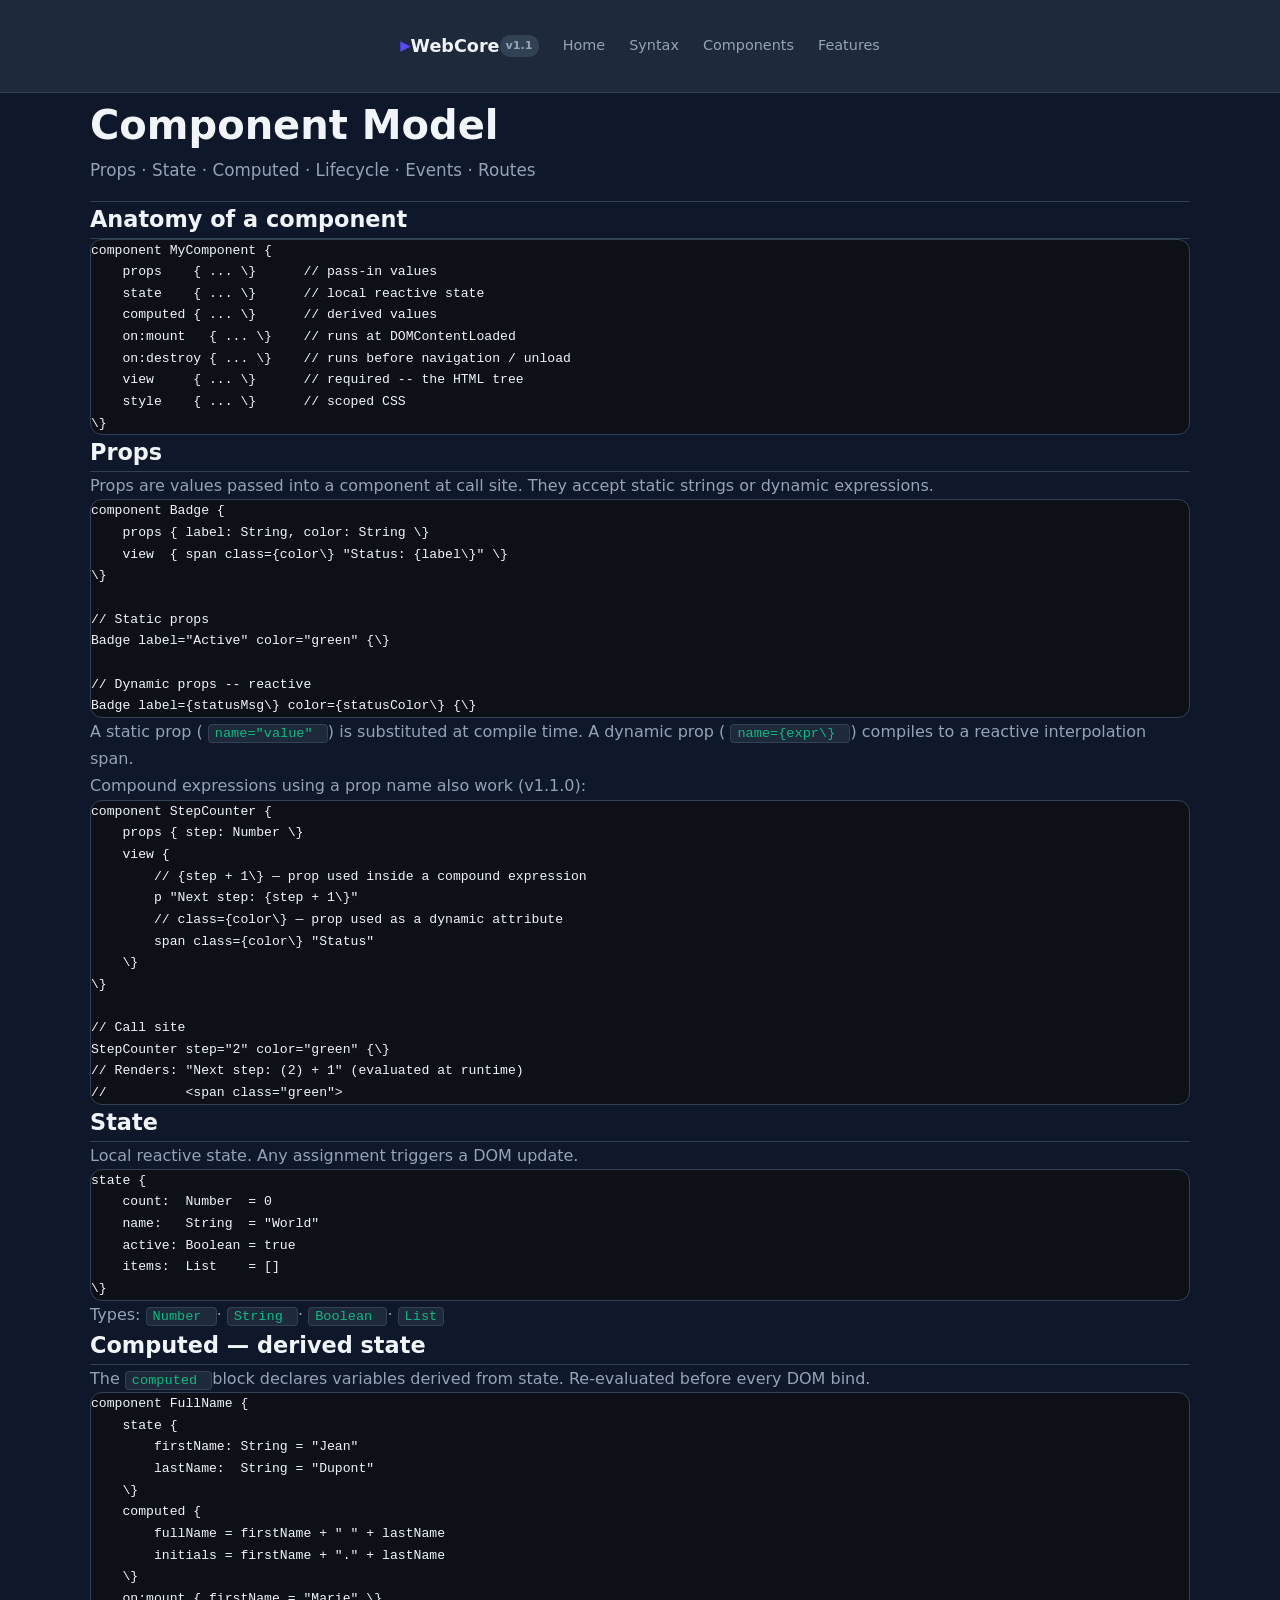
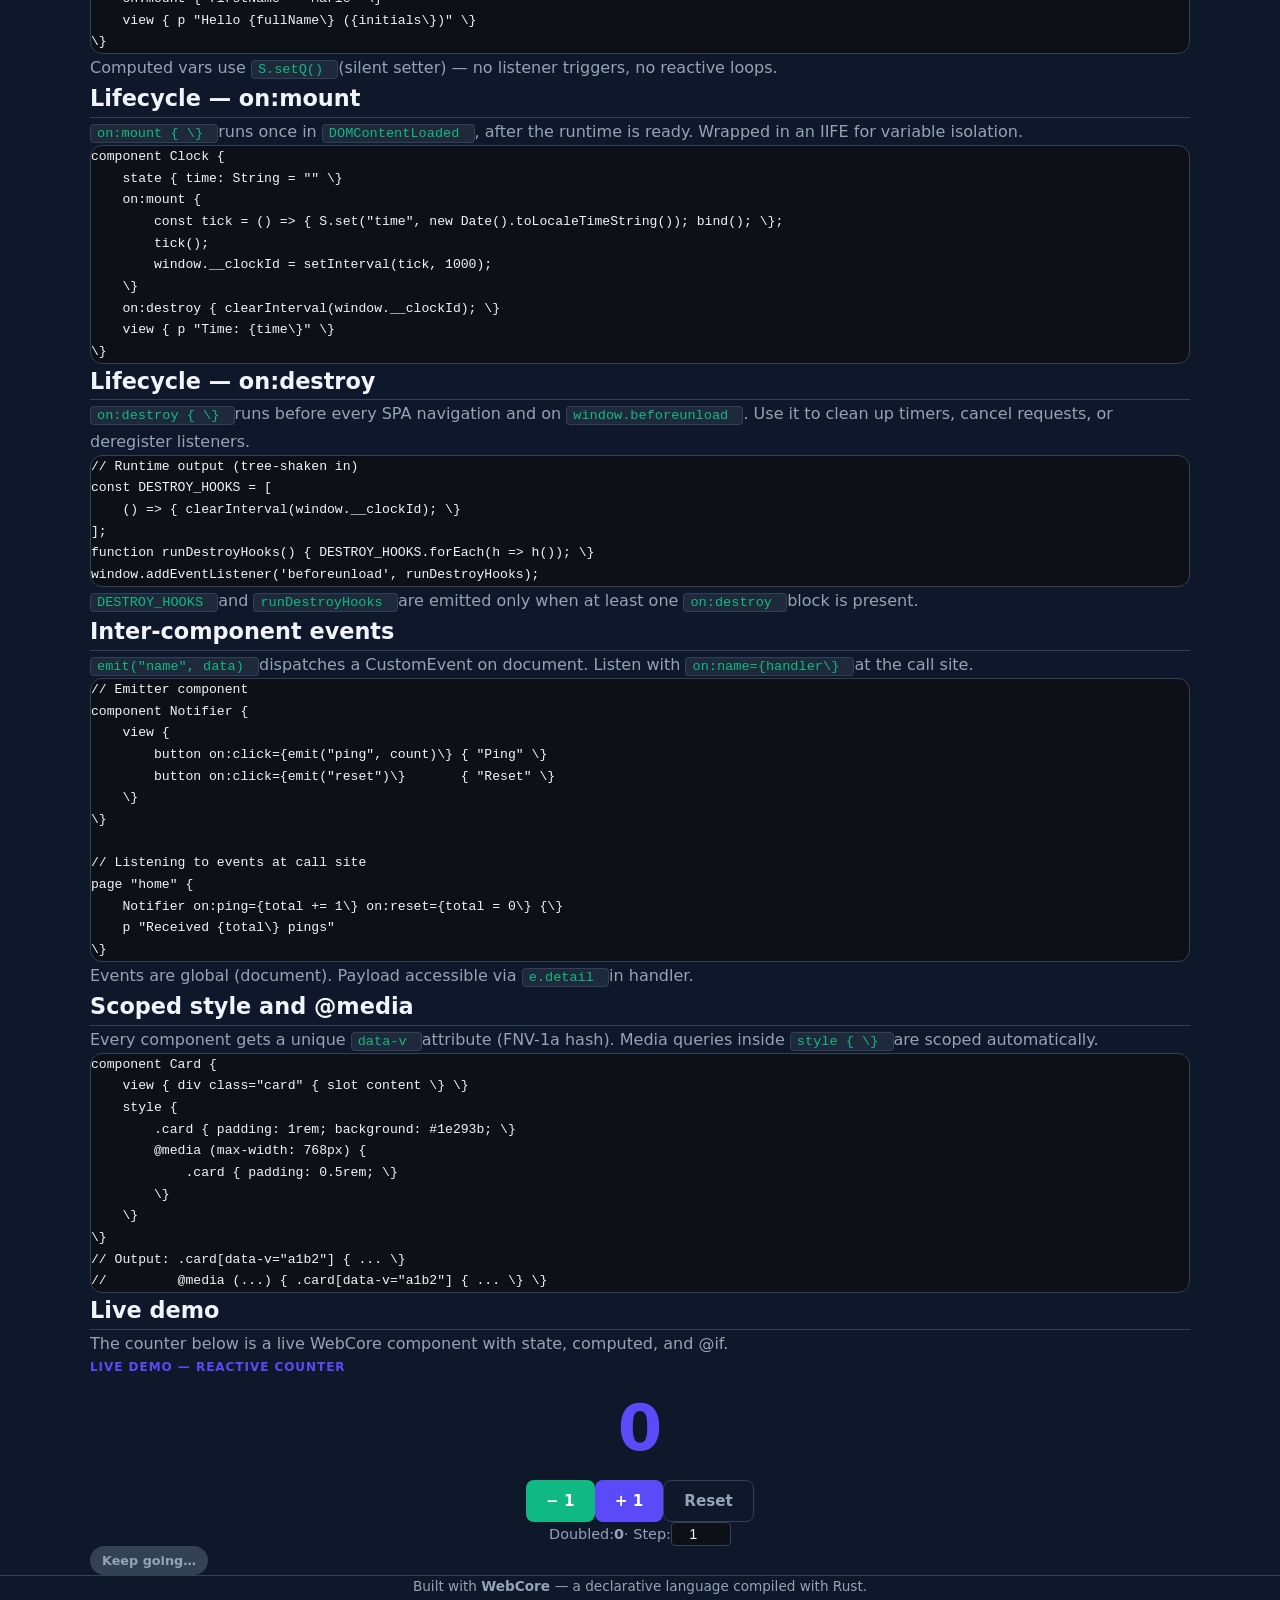
==== components.html @ 4855af36 "Add files via upload" ====
<!DOCTYPE html>
<html lang="en">
<head>
  <meta charset="UTF-8">
  <meta name="viewport" content="width=device-width, initial-scale=1.0">
  <title>WebCore Docs</title>
  <link rel="stylesheet" href="theme.css">
  <link rel="stylesheet" href="docs.css">
</head>
<body>
<div class="docs-shell"><header class="site-header"><div class="header-inner"><div class="logo"><span class="logo-mark">▸
</span>
<span class="logo-text">WebCore
</span>
<span class="logo-version">v1.1
</span>
</div>
<nav class="site-nav"><a href="/">Home
</a>
<a href="/syntax">Syntax
</a>
<a href="/components">Components
</a>
<a href="/features">Features
</a>
</nav>
</div>
</header>
<main class="site-main"><div class="page-header"><h1>Component Model
</h1>
<p class="page-sub">Props · State · Computed · Lifecycle · Events · Routes
</p>
</div>
<section class="doc-section"><h2>Anatomy of a component
</h2>
<pre class="code-block">component MyComponent {
    props    { ... \}      // pass-in values
    state    { ... \}      // local reactive state
    computed { ... \}      // derived values
    on:mount   { ... \}    // runs at DOMContentLoaded
    on:destroy { ... \}    // runs before navigation / unload
    view     { ... \}      // required -- the HTML tree
    style    { ... \}      // scoped CSS
\}
</pre>
</section>
<section class="doc-section"><h2>Props
</h2>
<p>Props are values passed into a component at call site. 
They accept static strings or dynamic expressions.
</p>
<pre class="code-block">component Badge {
    props { label: String, color: String \}
    view  { span class={color\} &quot;Status: {label\}&quot; \}
\}

// Static props
Badge label=&quot;Active&quot; color=&quot;green&quot; {\}

// Dynamic props -- reactive
Badge label={statusMsg\} color={statusColor\} {\}
</pre>
<p>A static prop (
<code>name=&quot;value&quot;
</code>
) is substituted at compile time. 
A dynamic prop (
<code>name={expr\}
</code>
) compiles to a reactive interpolation span.
</p>
<p>Compound expressions using a prop name also work (v1.1.0):
</p>
<pre class="code-block">component StepCounter {
    props { step: Number \}
    view {
        // {step + 1\} — prop used inside a compound expression
        p &quot;Next step: {step + 1\}&quot;
        // class={color\} — prop used as a dynamic attribute
        span class={color\} &quot;Status&quot;
    \}
\}

// Call site
StepCounter step=&quot;2&quot; color=&quot;green&quot; {\}
// Renders: &quot;Next step: (2) + 1&quot; (evaluated at runtime)
//          &lt;span class=&quot;green&quot;&gt;
</pre>
</section>
<section class="doc-section"><h2>State
</h2>
<p>Local reactive state. Any assignment triggers a DOM update.
</p>
<pre class="code-block">state {
    count:  Number  = 0
    name:   String  = &quot;World&quot;
    active: Boolean = true
    items:  List    = []
\}
</pre>
<p>Types: 
<code>Number
</code>
 · 
<code>String
</code>
 · 
<code>Boolean
</code>
 · 
<code>List
</code>
</p>
</section>
<section class="doc-section"><h2>Computed — derived state
</h2>
<p>The 
<code>computed
</code>
 block declares variables derived from state. Re-evaluated before every DOM bind.
</p>
<pre class="code-block">component FullName {
    state {
        firstName: String = &quot;Jean&quot;
        lastName:  String = &quot;Dupont&quot;
    \}
    computed {
        fullName = firstName + &quot; &quot; + lastName
        initials = firstName + &quot;.&quot; + lastName
    \}
    on:mount { firstName = &quot;Marie&quot; \}
    view { p &quot;Hello {fullName\} ({initials\})&quot; \}
\}
</pre>
<p>Computed vars use 
<code>S.setQ()
</code>
 (silent setter) — no listener triggers, no reactive loops.
</p>
</section>
<section class="doc-section"><h2>Lifecycle — on:mount
</h2>
<p><code>on:mount { \}
</code>
 runs once in 
<code>DOMContentLoaded
</code>
, after the runtime is ready. Wrapped in an IIFE for variable isolation.
</p>
<pre class="code-block">component Clock {
    state { time: String = &quot;&quot; \}
    on:mount {
        const tick = () =&gt; { S.set(&quot;time&quot;, new Date().toLocaleTimeString()); bind(); \};
        tick();
        window.__clockId = setInterval(tick, 1000);
    \}
    on:destroy { clearInterval(window.__clockId); \}
    view { p &quot;Time: {time\}&quot; \}
\}
</pre>
</section>
<section class="doc-section"><h2>Lifecycle — on:destroy
</h2>
<p><code>on:destroy { \}
</code>
 runs before every SPA navigation and on 
<code>window.beforeunload
</code>
. Use it to clean up timers, cancel requests, or deregister listeners.
</p>
<pre class="code-block">// Runtime output (tree-shaken in)
const DESTROY_HOOKS = [
    () =&gt; { clearInterval(window.__clockId); \}
];
function runDestroyHooks() { DESTROY_HOOKS.forEach(h =&gt; h()); \}
window.addEventListener(&#x27;beforeunload&#x27;, runDestroyHooks);
</pre>
<p><code>DESTROY_HOOKS
</code>
 and 
<code>runDestroyHooks
</code>
 are emitted only when at least one 
<code>on:destroy
</code>
 block is present.
</p>
</section>
<section class="doc-section"><h2>Inter-component events
</h2>
<p><code>emit(&quot;name&quot;, data)
</code>
 dispatches a CustomEvent on document. Listen with 
<code>on:name={handler\}
</code>
 at the call site.
</p>
<pre class="code-block">// Emitter component
component Notifier {
    view {
        button on:click={emit(&quot;ping&quot;, count)\} { &quot;Ping&quot; \}
        button on:click={emit(&quot;reset&quot;)\}       { &quot;Reset&quot; \}
    \}
\}

// Listening to events at call site
page &quot;home&quot; {
    Notifier on:ping={total += 1\} on:reset={total = 0\} {\}
    p &quot;Received {total\} pings&quot;
\}
</pre>
<p>Events are global (document). Payload accessible via 
<code>e.detail
</code>
 in handler.
</p>
</section>
<section class="doc-section"><h2>Scoped style and @media
</h2>
<p>Every component gets a unique 
<code>data-v
</code>
 attribute (FNV-1a hash). Media queries inside 
<code>style { \}
</code>
 are scoped automatically.
</p>
<pre class="code-block">component Card {
    view { div class=&quot;card&quot; { slot content \} \}
    style {
        .card { padding: 1rem; background: #1e293b; \}
        @media (max-width: 768px) {
            .card { padding: 0.5rem; \}
        \}
    \}
\}
// Output: .card[data-v=&quot;a1b2&quot;] { ... \}
//         @media (...) { .card[data-v=&quot;a1b2&quot;] { ... \} \}
</pre>
</section>
<section class="doc-section"><h2>Live demo
</h2>
<p>The counter below is a live WebCore component with state, computed, and @if.
</p>
<div data-v="wc-90dbe1" class="demo-box"><p data-v="wc-90dbe1" class="demo-label">Live Demo — Reactive Counter
</p>
<div data-v="wc-90dbe1" class="counter-display"><span data-v="wc-90dbe1" class="counter-value"><span data-webcore-interpolation="count">0</span>
</span>
</div>
<div data-v="wc-90dbe1" class="counter-controls"><button data-v="wc-90dbe1" class="btn btn-secondary" id="componentsbtn1" onclick="webcore_handle_click('componentsbtn1'); return false;">−
<span data-webcore-interpolation="step">1</span>
</button>
<button data-v="wc-90dbe1" class="btn btn-primary" id="componentsbtn2" onclick="webcore_handle_click('componentsbtn2'); return false;">+
<span data-webcore-interpolation="step">1</span>
</button>
<button data-v="wc-90dbe1" class="btn btn-ghost" id="componentsbtn3" onclick="webcore_handle_click('componentsbtn3'); return false;">Reset
</button>
</div>
<div data-v="wc-90dbe1" class="counter-info"><span data-v="wc-90dbe1">Doubled: 
</span>
<strong data-v="wc-90dbe1"><span data-webcore-interpolation="doubled"></span>
</strong>
<span data-v="wc-90dbe1"> · Step: 
</span>
<input data-v="wc-90dbe1" data-webcore-bound type="number" class="step-input" data-webcore-attr-value="step" id="componentsbtn4" oninput="webcore_handle_input('componentsbtn4')"></input>
</div>
<div data-webcore-if="count &gt; 9" data-v="wc-90dbe1" style="display:none">
<p data-v="wc-90dbe1" class="badge badge-accent">Double digits!
</p>
</div>
<div data-webcore-else="count &gt; 9" data-v="wc-90dbe1" style="display:block">
<p data-v="wc-90dbe1" class="badge badge-muted">Keep going…
</p>
</div>

</div>

</section>
</main>
<footer class="site-footer"><p>Built with 
<strong>WebCore
</strong>
 — a declarative language compiled with Rust.
</p>
</footer>
</div>
  <script src="webcore.js?v=1407e1df"></script>
</body>
</html>
---- theme.css ----
:root {
  --color-code-bg: #0d1117;
  --color-danger: #ef4444;
  --color-accent: #f59e0b;
  --color-muted: #94a3b8;
  --color-primary: #5b4af7;
  --color-secondary: #10b981;
  --color-surface: #1e293b;
  --color-background: #0f172a;
  --color-border: #334155;
  --color-text: #f1f5f9;
  --font-mono: ui-monospace, SFMono-Regular, "Fira Code", monospace;
  --font-sans: Inter, system-ui, sans-serif;
  --space-sm: .5rem;
  --space-xxl: 4rem;
  --space-lg: 1.5rem;
  --space-xl: 2rem;
  --space-xs: .25rem;
  --space-md: 1rem;
  --radius-sm: 4px;
  --radius-lg: 12px;
  --radius-md: 8px;
}

*, :before, :after {
  box-sizing: border-box;
}

body {
  margin: 0;
  font-family: var(--font-base, system-ui, -apple-system, sans-serif);
  background: var(--color-background, #fafafa);
  color: var(--color-text, #111);
  line-height: 1.5;
}

a {
  color: var(--color-primary, #1e88e5);
  text-decoration: none;
}

a:hover {
  text-decoration: underline;
}

button {
  font: inherit;
  cursor: pointer;
  padding: .5em 1.25em;
  border: none;
  border-radius: var(--radius-button, 6px);
  background: var(--color-primary, #1e88e5);
  color: var(--color-onPrimary, #fff);
  transition: opacity .15s;
}

button:hover {
  opacity: .85;
}

header {
  display: flex;
  align-items: center;
  justify-content: space-between;
  padding: 1rem 2rem;
  background: var(--color-primary, #1e88e5);
  color: var(--color-onPrimary, #fff);
}

header a {
  color: inherit;
  margin-left: 1.5rem;
}

header nav {
  display: flex;
  gap: 1rem;
}

main {
  padding: 2rem;
  max-width: 960px;
  margin: 0 auto;
}

footer {
  padding: 1.5rem 2rem;
  text-align: center;
  color: var(--color-text-muted, #6b7280);
  font-size: .875rem;
}

h1, h2, h3 {
  font-family: var(--font-heading, inherit);
  margin: 0 0 .5em;
}

p {
  margin: 0 0 1em;
}

[data-v="wc-017a17"] .syntax-block {
  background: var(--color-code-bg);
  border: 1px solid var(--color-border);
  border-radius: var(--radius-lg);
  overflow: hidden;
  margin: var(--spacing-md) 0;
}

[data-v="wc-017a17"] .syntax-header {
  display: flex;
  align-items: center;
  gap: var(--spacing-sm);
  padding: var(--spacing-sm) var(--spacing-md);
  background: var(--color-surface);
  border-bottom: 1px solid var(--color-border);
}

[data-v="wc-017a17"] .syntax-lang {
  font-size: .7rem;
  font-weight: 700;
  text-transform: uppercase;
  letter-spacing: .08em;
  color: var(--color-secondary);
}

[data-v="wc-017a17"] .syntax-title {
  font-size: .8rem;
  color: var(--color-muted);
}

[data-v="wc-017a17"] .syntax-body {
  padding: var(--spacing-md);
  font-family: var(--font-mono);
  font-size: .85rem;
  line-height: 1.65;
  color: var(--color-text);
  white-space: pre;
  overflow-x: auto;
}

[data-v="wc-084d57"] .feature-card {
  background: var(--color-surface);
  border: 1px solid var(--color-border);
  border-radius: var(--radius-lg);
  padding: var(--spacing-lg);
  transition: border-color .15s;
}

[data-v="wc-084d57"] .feature-card:hover {
  border-color: var(--color-primary);
}

[data-v="wc-084d57"] .feature-header {
  display: flex;
  justify-content: space-between;
  align-items: flex-start;
  margin-bottom: var(--spacing-sm);
}

[data-v="wc-084d57"] .feature-icon {
  font-size: 1.5rem;
}

[data-v="wc-084d57"] .feature-tag {
  font-size: .7rem;
  font-weight: 700;
  text-transform: uppercase;
  letter-spacing: .06em;
  color: var(--color-primary);
  background: rgba(91, 74, 247, .12);
  padding: 2px 8px;
  border-radius: 999px;
}

[data-v="wc-084d57"] .feature-title {
  font-size: 1rem;
  font-weight: 700;
  margin-bottom: var(--spacing-xs);
  color: var(--color-text);
}

[data-v="wc-084d57"] .feature-desc {
  font-size: .875rem;
  color: var(--color-muted);
  line-height: 1.5;
}

[data-v="wc-90dbe1"] .demo-box {
  background: var(--color-surface);
  border: 1px solid var(--color-border);
  border-radius: var(--radius-lg);
  padding: var(--spacing-xl);
  margin: var(--spacing-lg) 0;
}

[data-v="wc-90dbe1"] .demo-label {
  font-size: .75rem;
  text-transform: uppercase;
  letter-spacing: .08em;
  color: var(--color-primary);
  font-weight: 600;
  margin-bottom: var(--spacing-md);
}

[data-v="wc-90dbe1"] .counter-display {
  display: flex;
  justify-content: center;
  margin: var(--spacing-md) 0;
}

[data-v="wc-90dbe1"] .counter-value {
  font-size: 4rem;
  font-weight: 800;
  color: var(--color-primary);
  font-variant-numeric: tabular-nums;
}

[data-v="wc-90dbe1"] .counter-controls {
  display: flex;
  gap: var(--spacing-sm);
  justify-content: center;
  margin: var(--spacing-md) 0;
}

[data-v="wc-90dbe1"] .btn {
  padding: .5rem 1.25rem;
  border: none;
  border-radius: var(--radius-md);
  font-size: .95rem;
  font-weight: 600;
  cursor: pointer;
  transition: opacity .15s;
}

[data-v="wc-90dbe1"] .btn:hover {
  opacity: .85;
}

[data-v="wc-90dbe1"] .btn-primary {
  background: var(--color-primary);
  color: #fff;
}

[data-v="wc-90dbe1"] .btn-secondary {
  background: var(--color-secondary);
  color: #fff;
}

[data-v="wc-90dbe1"] .btn-ghost {
  background: none;
  color: var(--color-muted);
  border: 1px solid var(--color-border);
}

[data-v="wc-90dbe1"] .counter-info {
  display: flex;
  align-items: center;
  gap: var(--spacing-xs);
  justify-content: center;
  color: var(--color-muted);
  font-size: .9rem;
  margin-top: var(--spacing-md);
}

[data-v="wc-90dbe1"] .step-input {
  width: 60px;
  background: var(--color-code-bg);
  border: 1px solid var(--color-border);
  color: var(--color-text);
  padding: .2rem .4rem;
  border-radius: var(--radius-sm);
  font-size: .9rem;
  text-align: center;
}

[data-v="wc-90dbe1"] .badge {
  margin-top: var(--spacing-sm);
  font-size: .8rem;
  font-weight: 600;
  padding: .2rem .75rem;
  border-radius: 999px;
  display: inline-block;
  text-align: center;
}

[data-v="wc-90dbe1"] .badge-accent {
  background: var(--color-accent);
  color: #000;
}

[data-v="wc-90dbe1"] .badge-muted {
  background: var(--color-border);
  color: var(--color-muted);
}

@media (max-width: 480px) {
  [data-v="wc-90dbe1"] .counter-value {
    font-size: 3rem;
  }

  [data-v="wc-90dbe1"] .counter-controls {
    flex-wrap: wrap;
  }
}
---- docs.css ----
/* WebCore Docs — global styles */

*, *::before, *::after {
  box-sizing: border-box;
  margin: 0;
  padding: 0;
}

body {
  background: var(--color-background);
  color: var(--color-text);
  font-family: var(--font-sans);
  line-height: 1.6;
}

/* ── Layout shell ── */

.docs-shell {
  display: flex;
  flex-direction: column;
  min-height: 100vh;
}

.site-header {
  background: var(--color-surface);
  border-bottom: 1px solid var(--color-border);
  position: sticky;
  top: 0;
  z-index: 10;
}

.header-inner {
  max-width: 1100px;
  margin: 0 auto;
  padding: 0 var(--spacing-xl);
  height: 60px;
  display: flex;
  align-items: center;
  justify-content: space-between;
}

.logo {
  display: flex;
  align-items: center;
  gap: var(--spacing-sm);
  font-weight: 700;
  font-size: 1.1rem;
  text-decoration: none;
}

.logo-mark { color: var(--color-primary); font-size: 1.3rem; }
.logo-text  { color: var(--color-text); }
.logo-version {
  font-size: 0.7rem;
  color: var(--color-muted);
  background: var(--color-border);
  padding: 2px 6px;
  border-radius: 10px;
}

.site-nav {
  display: flex;
  gap: var(--spacing-xl);
}

.site-nav a {
  color: var(--color-muted);
  text-decoration: none;
  font-size: 0.9rem;
  font-weight: 500;
  transition: color 0.15s;
}

.site-nav a:hover { color: var(--color-text); }

.site-main {
  flex: 1;
  max-width: 1100px;
  margin: 0 auto;
  width: 100%;
  padding: var(--spacing-xxl) var(--spacing-xl);
}

.site-footer {
  border-top: 1px solid var(--color-border);
  padding: var(--spacing-xl);
  text-align: center;
  color: var(--color-muted);
  font-size: 0.85rem;
}

/* ── Home page ── */

.hero {
  text-align: center;
  padding: var(--spacing-xxl) 0;
}

.hero-badge {
  display: inline-block;
  font-size: 0.75rem;
  font-weight: 700;
  text-transform: uppercase;
  letter-spacing: 0.08em;
  color: var(--color-secondary);
  background: rgba(16, 185, 129, 0.1);
  border: 1px solid rgba(16, 185, 129, 0.3);
  padding: 4px 12px;
  border-radius: 999px;
  margin-bottom: var(--spacing-lg);
}

.hero-title {
  font-size: clamp(2rem, 5vw, 3.5rem);
  font-weight: 900;
  line-height: 1.1;
  margin-bottom: var(--spacing-lg);
}

.hero-accent { color: var(--color-primary); }

.hero-sub {
  font-size: 1.1rem;
  color: var(--color-muted);
  max-width: 600px;
  margin: 0 auto var(--spacing-xl);
  line-height: 1.7;
}

.hero-sub code {
  background: var(--color-surface);
  border: 1px solid var(--color-border);
  padding: 1px 6px;
  border-radius: var(--radius-sm);
  font-family: var(--font-mono);
  font-size: 0.9em;
  color: var(--color-secondary);
}

.hero-actions {
  display: flex;
  gap: var(--spacing-md);
  justify-content: center;
  margin-bottom: var(--spacing-xxl);
  flex-wrap: wrap;
}

.btn-hero-primary {
  background: var(--color-primary);
  color: #fff;
  padding: 0.75rem 1.75rem;
  border-radius: var(--radius-md);
  text-decoration: none;
  font-weight: 700;
  font-size: 0.95rem;
  transition: opacity 0.15s;
  display: inline-block;
}

.btn-hero-primary:hover { opacity: 0.85; }

.btn-hero-secondary {
  background: transparent;
  color: var(--color-text);
  padding: 0.75rem 1.75rem;
  border-radius: var(--radius-md);
  text-decoration: none;
  font-weight: 600;
  font-size: 0.95rem;
  border: 1px solid var(--color-border);
  transition: border-color 0.15s;
  display: inline-block;
}

.btn-hero-secondary:hover { border-color: var(--color-primary); }

.hero-snippet { max-width: 620px; margin: 0 auto; text-align: left; }

.hero-code {
  background: var(--color-code-bg);
  border: 1px solid var(--color-border);
  border-radius: var(--radius-lg);
  padding: var(--spacing-lg);
  font-family: var(--font-mono);
  font-size: 0.82rem;
  line-height: 1.65;
  color: var(--color-text);
  overflow-x: auto;
  white-space: pre;
}

.section { margin-top: var(--spacing-xxl); }

.section-title {
  font-size: 1.75rem;
  font-weight: 800;
  margin-bottom: var(--spacing-sm);
}

.section-sub {
  color: var(--color-muted);
  margin-bottom: var(--spacing-lg);
  max-width: 600px;
}

.section-sub code {
  background: var(--color-surface);
  border: 1px solid var(--color-border);
  padding: 1px 6px;
  border-radius: var(--radius-sm);
  font-family: var(--font-mono);
  font-size: 0.9em;
  color: var(--color-secondary);
}

.feature-grid {
  display: grid;
  grid-template-columns: repeat(3, 1fr);
  gap: var(--spacing-md);
}

.install-steps {
  display: flex;
  flex-direction: column;
  gap: var(--spacing-lg);
}

.install-step {
  display: flex;
  gap: var(--spacing-lg);
  align-items: flex-start;
}

.step-num {
  flex-shrink: 0;
  width: 2rem;
  height: 2rem;
  background: var(--color-primary);
  color: #fff;
  border-radius: 50%;
  display: flex;
  align-items: center;
  justify-content: center;
  font-weight: 800;
  font-size: 0.9rem;
}

.inline-code {
  background: var(--color-code-bg);
  border: 1px solid var(--color-border);
  border-radius: var(--radius-md);
  padding: var(--spacing-sm) var(--spacing-md);
  font-family: var(--font-mono);
  font-size: 0.82rem;
  color: var(--color-text);
  margin-top: var(--spacing-xs);
  white-space: pre;
  overflow-x: auto;
  display: block;
}

/* ── Doc pages (syntax, components, features) ── */

.page-header {
  border-bottom: 1px solid var(--color-border);
  padding-bottom: var(--spacing-xl);
  margin-bottom: var(--spacing-xxl);
}

.page-header h1 {
  font-size: 2.5rem;
  font-weight: 900;
  margin-bottom: var(--spacing-sm);
}

.page-sub {
  color: var(--color-muted);
  font-size: 1.05rem;
}

.page-sub code {
  background: var(--color-surface);
  border: 1px solid var(--color-border);
  padding: 1px 6px;
  border-radius: var(--radius-sm);
  font-family: var(--font-mono);
  font-size: 0.9em;
  color: var(--color-secondary);
}

.doc-section { margin-bottom: var(--spacing-xxl); }

.doc-section h2 {
  font-size: 1.4rem;
  font-weight: 800;
  margin-bottom: var(--spacing-sm);
  color: var(--color-text);
  padding-bottom: var(--spacing-xs);
  border-bottom: 1px solid var(--color-border);
}

.doc-section p {
  color: var(--color-muted);
  margin-bottom: var(--spacing-sm);
  line-height: 1.7;
}

.doc-section p code {
  background: var(--color-surface);
  border: 1px solid var(--color-border);
  padding: 1px 6px;
  border-radius: var(--radius-sm);
  font-family: var(--font-mono);
  font-size: 0.85em;
  color: var(--color-secondary);
}

.code-block {
  background: var(--color-code-bg);
  border: 1px solid var(--color-border);
  border-radius: var(--radius-lg);
  padding: var(--spacing-lg);
  font-family: var(--font-mono);
  font-size: 0.82rem;
  line-height: 1.65;
  color: var(--color-text);
  overflow-x: auto;
  white-space: pre;
  margin: var(--spacing-sm) 0;
  display: block;
}

/* ── Tables ── */

.table-wrap, .feature-table { overflow-x: auto; margin: var(--spacing-md) 0; }

table {
  width: 100%;
  border-collapse: collapse;
  font-size: 0.875rem;
}

th {
  text-align: left;
  padding: var(--spacing-sm) var(--spacing-md);
  background: var(--color-surface);
  border-bottom: 2px solid var(--color-border);
  font-weight: 700;
  color: var(--color-text);
}

td {
  padding: var(--spacing-sm) var(--spacing-md);
  border-bottom: 1px solid var(--color-border);
  color: var(--color-muted);
  vertical-align: top;
}

td code {
  background: var(--color-surface);
  border: 1px solid var(--color-border);
  padding: 1px 5px;
  border-radius: var(--radius-sm);
  font-family: var(--font-mono);
  font-size: 0.8em;
  color: var(--color-secondary);
}

tr:last-child td { border-bottom: none; }

/* ── Responsive ── */

@media (max-width: 1024px) {
  .feature-grid { grid-template-columns: repeat(2, 1fr); }
}

@media (max-width: 768px) {
  .header-inner { padding: 0 var(--spacing-md); }
  .site-nav { gap: var(--spacing-md); }
  .site-main { padding: var(--spacing-xl) var(--spacing-md); }
  .feature-grid { grid-template-columns: 1fr; }
  .hero-actions { flex-direction: column; align-items: center; }
}
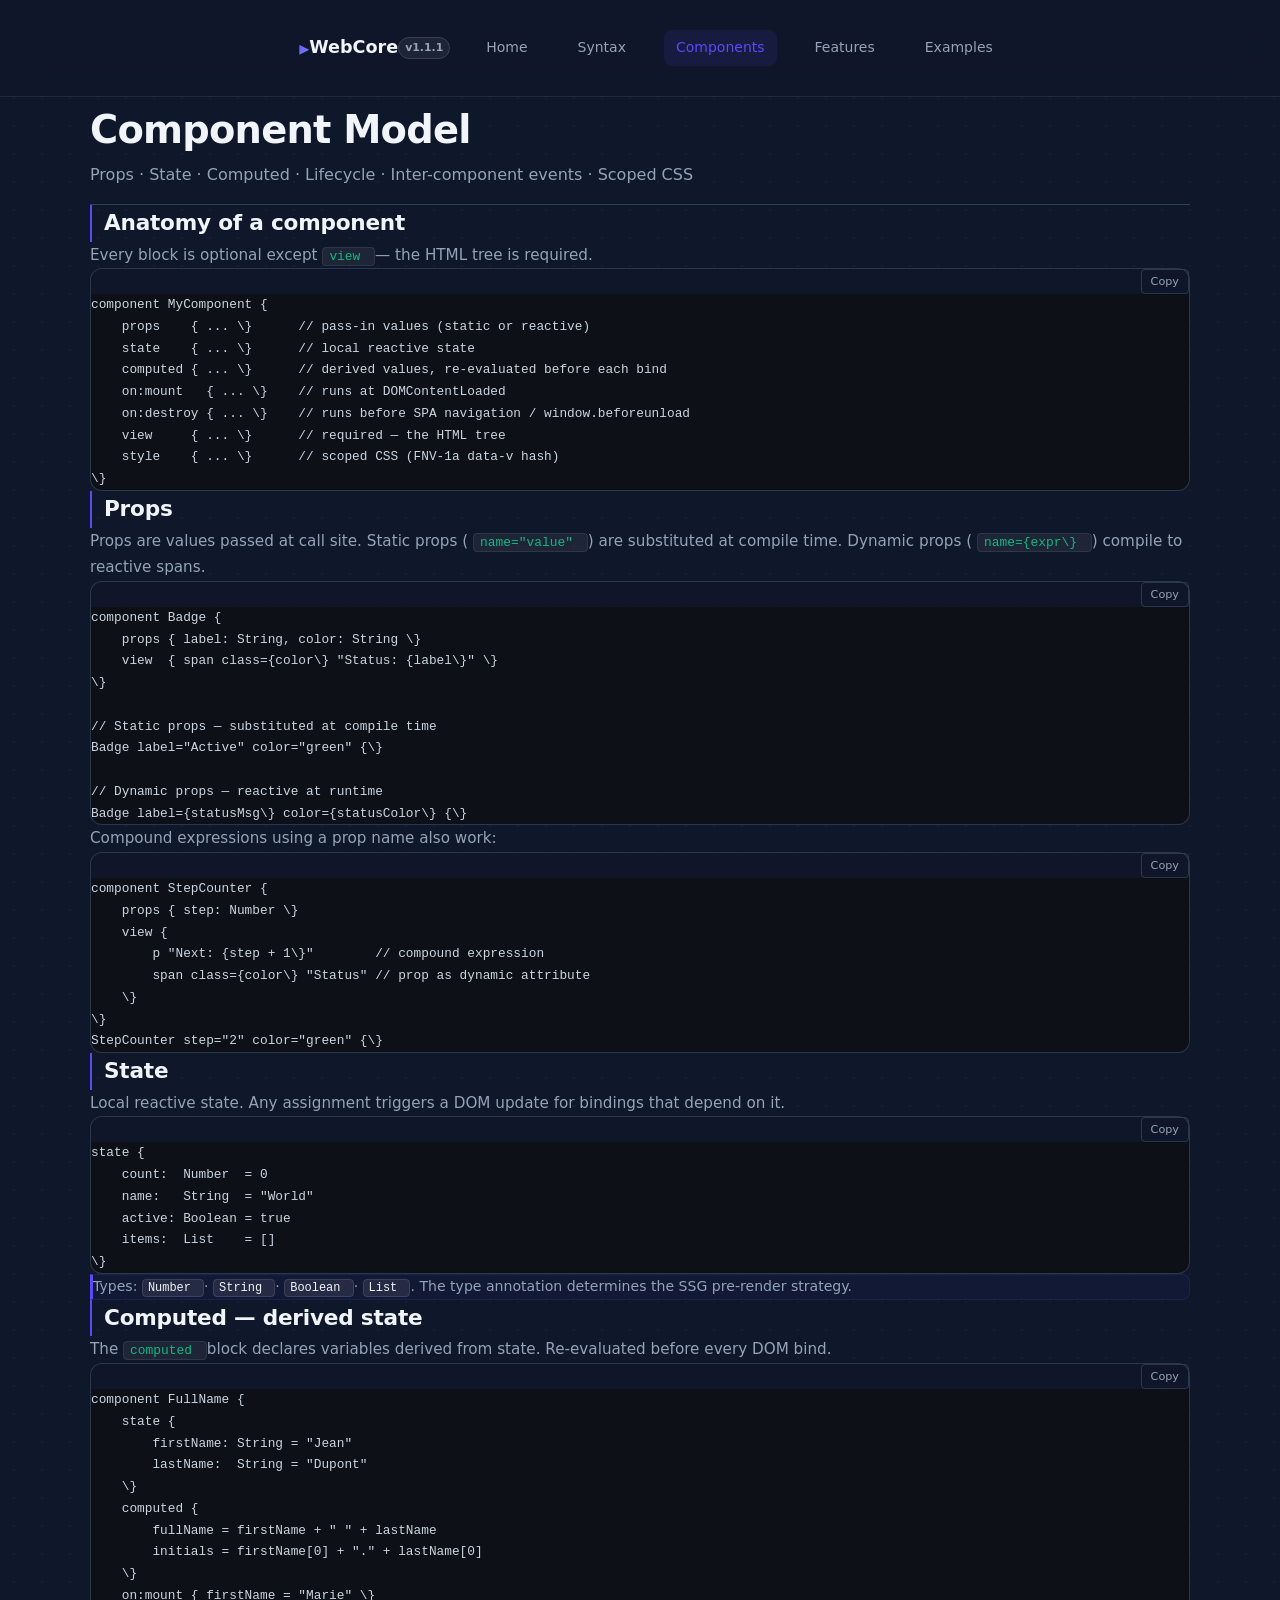
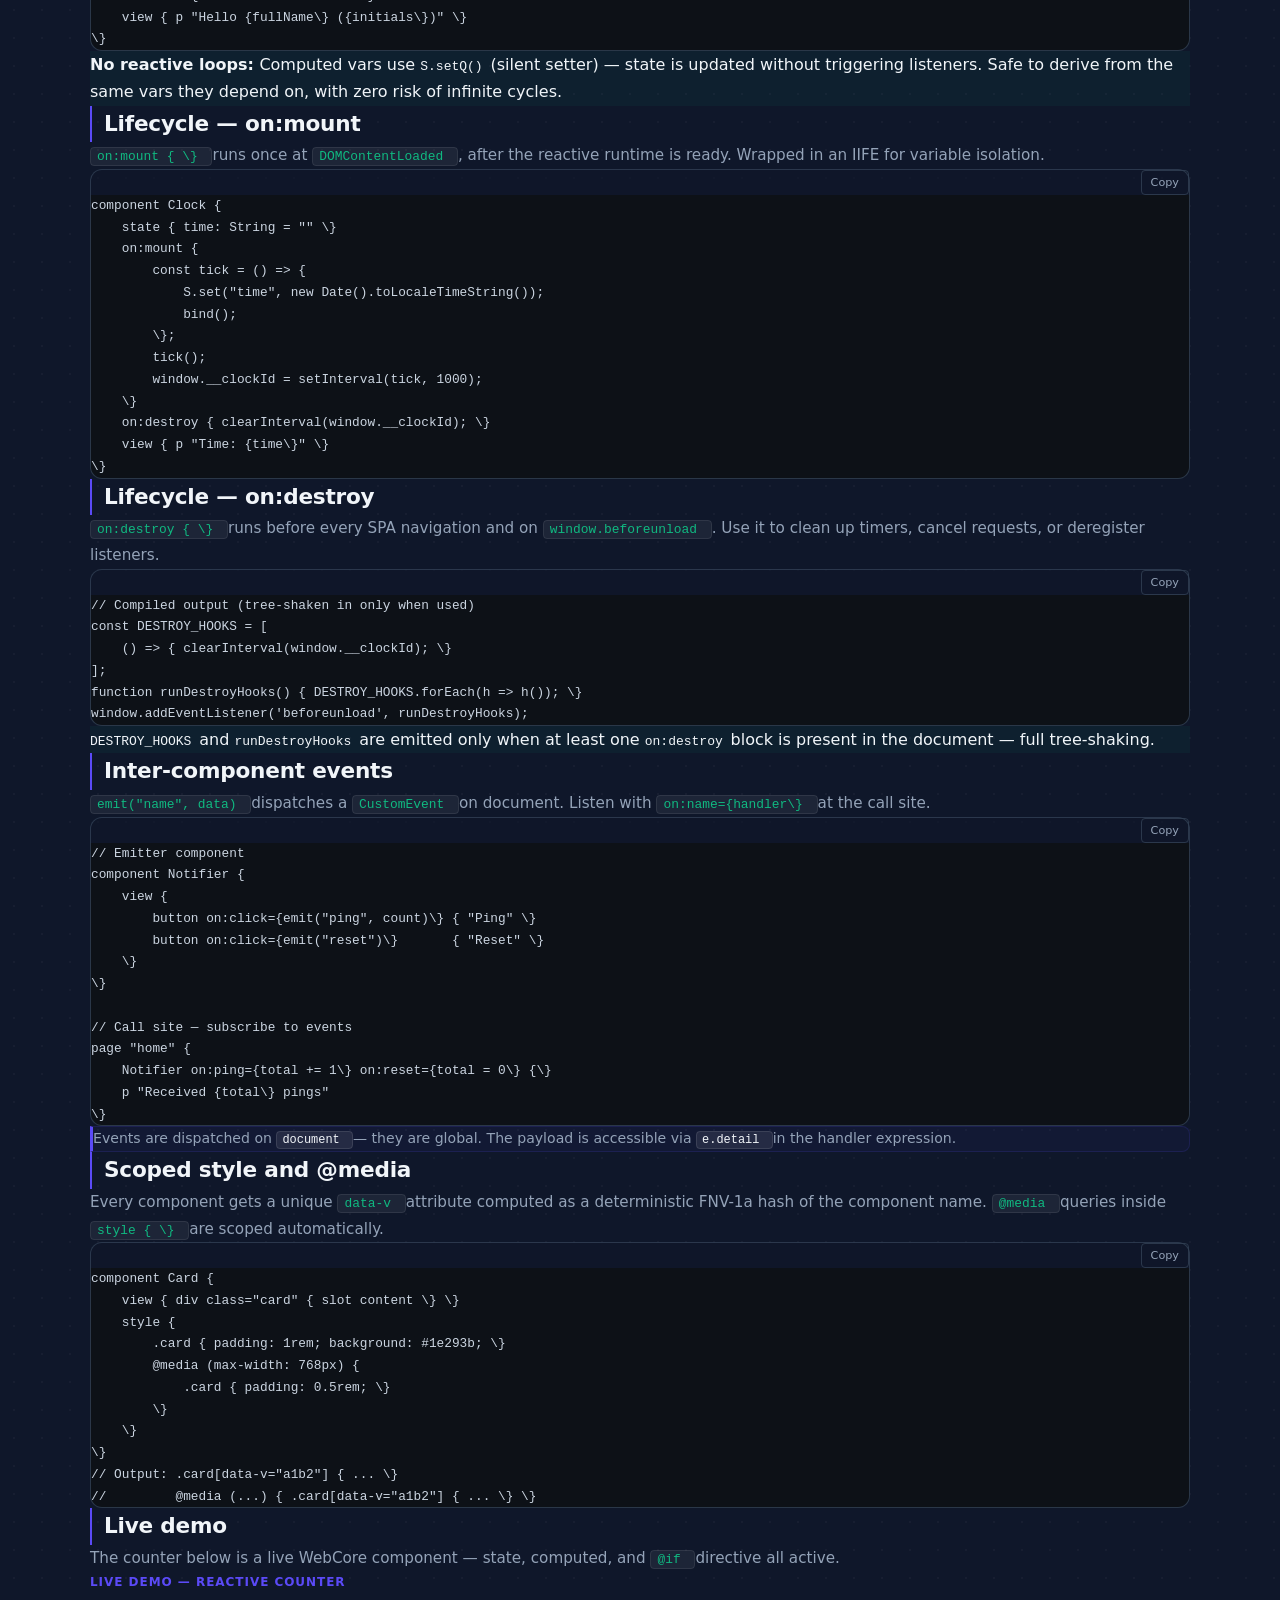
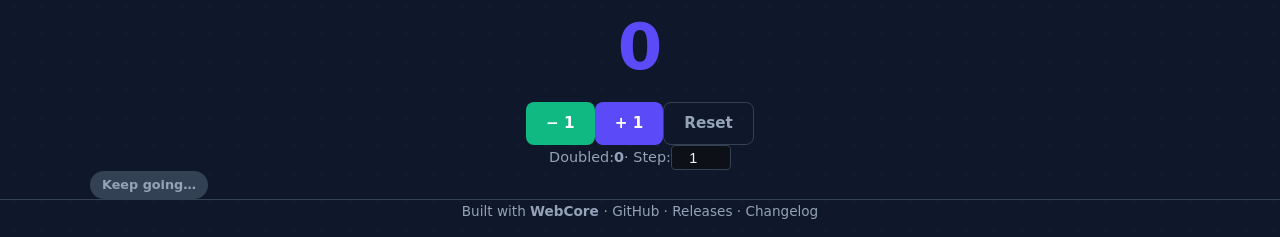
==== commit 8fff1f0c: "Add files via upload" ====
--- a/components.html
+++ b/components.html
@@ -4,92 +4,91 @@
   <meta charset="UTF-8">
   <meta name="viewport" content="width=device-width, initial-scale=1.0">
   <title>WebCore Docs</title>
-  <link rel="stylesheet" href="theme.css">
-  <link rel="stylesheet" href="docs.css">
+  <link rel="stylesheet" href="assets/theme.css">
+  <link rel="stylesheet" href="assets/docs.css">
 </head>
 <body>
-<div class="docs-shell"><header class="site-header"><div class="header-inner"><div class="logo"><span class="logo-mark">▸
+<div class="docs-shell">
+<header class="site-header"><div class="header-inner"><a class="logo" href="/" onclick="webcore_navigate('/'); return false;"><span class="logo-mark">▸
 </span>
 <span class="logo-text">WebCore
 </span>
-<span class="logo-version">v1.1
-</span>
-</div>
-<nav class="site-nav"><a href="/">Home
-</a>
-<a href="/syntax">Syntax
-</a>
-<a href="/components">Components
-</a>
-<a href="/features">Features
+<span class="logo-version">v1.1.1
+</span>
+</a>
+<nav class="site-nav"><a href="/" onclick="webcore_navigate('/'); return false;">Home
+</a>
+<a href="/syntax" onclick="webcore_navigate('/syntax'); return false;">Syntax
+</a>
+<a href="/components" onclick="webcore_navigate('/components'); return false;">Components
+</a>
+<a href="/features" onclick="webcore_navigate('/features'); return false;">Features
+</a>
+<a href="/examples" onclick="webcore_navigate('/examples'); return false;">Examples
 </a>
 </nav>
 </div>
 </header>
 <main class="site-main"><div class="page-header"><h1>Component Model
 </h1>
-<p class="page-sub">Props · State · Computed · Lifecycle · Events · Routes
+<p class="page-sub">Props · State · Computed · Lifecycle · Inter-component events · Scoped CSS
 </p>
 </div>
 <section class="doc-section"><h2>Anatomy of a component
 </h2>
+<p>Every block is optional except 
+<code>view
+</code>
+ — the HTML tree is required.
+</p>
 <pre class="code-block">component MyComponent {
-    props    { ... \}      // pass-in values
+    props    { ... \}      // pass-in values (static or reactive)
     state    { ... \}      // local reactive state
-    computed { ... \}      // derived values
+    computed { ... \}      // derived values, re-evaluated before each bind
     on:mount   { ... \}    // runs at DOMContentLoaded
-    on:destroy { ... \}    // runs before navigation / unload
-    view     { ... \}      // required -- the HTML tree
-    style    { ... \}      // scoped CSS
+    on:destroy { ... \}    // runs before SPA navigation / window.beforeunload
+    view     { ... \}      // required — the HTML tree
+    style    { ... \}      // scoped CSS (FNV-1a data-v hash)
 \}
 </pre>
 </section>
 <section class="doc-section"><h2>Props
 </h2>
-<p>Props are values passed into a component at call site. 
-They accept static strings or dynamic expressions.
+<p>Props are values passed at call site. 
+Static props (
+<code>name=&quot;value&quot;
+</code>
+) are substituted at compile time. Dynamic props (
+<code>name={expr\}
+</code>
+) compile to reactive spans.
 </p>
 <pre class="code-block">component Badge {
     props { label: String, color: String \}
     view  { span class={color\} &quot;Status: {label\}&quot; \}
 \}
 
-// Static props
+// Static props — substituted at compile time
 Badge label=&quot;Active&quot; color=&quot;green&quot; {\}
 
-// Dynamic props -- reactive
+// Dynamic props — reactive at runtime
 Badge label={statusMsg\} color={statusColor\} {\}
 </pre>
-<p>A static prop (
-<code>name=&quot;value&quot;
-</code>
-) is substituted at compile time. 
-A dynamic prop (
-<code>name={expr\}
-</code>
-) compiles to a reactive interpolation span.
-</p>
-<p>Compound expressions using a prop name also work (v1.1.0):
+<p>Compound expressions using a prop name also work:
 </p>
 <pre class="code-block">component StepCounter {
     props { step: Number \}
     view {
-        // {step + 1\} — prop used inside a compound expression
-        p &quot;Next step: {step + 1\}&quot;
-        // class={color\} — prop used as a dynamic attribute
-        span class={color\} &quot;Status&quot;
-    \}
-\}
-
-// Call site
+        p &quot;Next: {step + 1\}&quot;        // compound expression
+        span class={color\} &quot;Status&quot; // prop as dynamic attribute
+    \}
+\}
 StepCounter step=&quot;2&quot; color=&quot;green&quot; {\}
-// Renders: &quot;Next step: (2) + 1&quot; (evaluated at runtime)
-//          &lt;span class=&quot;green&quot;&gt;
 </pre>
 </section>
 <section class="doc-section"><h2>State
 </h2>
-<p>Local reactive state. Any assignment triggers a DOM update.
+<p>Local reactive state. Any assignment triggers a DOM update for bindings that depend on it.
 </p>
 <pre class="code-block">state {
     count:  Number  = 0
@@ -98,7 +97,7 @@
     items:  List    = []
 \}
 </pre>
-<p>Types: 
+<div class="callout">Types: 
 <code>Number
 </code>
  · 
@@ -110,7 +109,8 @@
  · 
 <code>List
 </code>
-</p>
+. The type annotation determines the SSG pre-render strategy.
+</div>
 </section>
 <section class="doc-section"><h2>Computed — derived state
 </h2>
@@ -126,31 +126,36 @@
     \}
     computed {
         fullName = firstName + &quot; &quot; + lastName
-        initials = firstName + &quot;.&quot; + lastName
+        initials = firstName[0] + &quot;.&quot; + lastName[0]
     \}
     on:mount { firstName = &quot;Marie&quot; \}
     view { p &quot;Hello {fullName\} ({initials\})&quot; \}
 \}
 </pre>
-<p>Computed vars use 
+<div class="callout-tip"><strong>No reactive loops: 
+</strong>
+Computed vars use 
 <code>S.setQ()
 </code>
- (silent setter) — no listener triggers, no reactive loops.
-</p>
+ (silent setter) — state is updated without triggering listeners. Safe to derive from the same vars they depend on, with zero risk of infinite cycles.
+</div>
 </section>
 <section class="doc-section"><h2>Lifecycle — on:mount
 </h2>
 <p><code>on:mount { \}
 </code>
- runs once in 
+ runs once at 
 <code>DOMContentLoaded
 </code>
-, after the runtime is ready. Wrapped in an IIFE for variable isolation.
+, after the reactive runtime is ready. Wrapped in an IIFE for variable isolation.
 </p>
 <pre class="code-block">component Clock {
     state { time: String = &quot;&quot; \}
     on:mount {
-        const tick = () =&gt; { S.set(&quot;time&quot;, new Date().toLocaleTimeString()); bind(); \};
+        const tick = () =&gt; {
+            S.set(&quot;time&quot;, new Date().toLocaleTimeString());
+            bind();
+        \};
         tick();
         window.__clockId = setInterval(tick, 1000);
     \}
@@ -168,14 +173,14 @@
 </code>
 . Use it to clean up timers, cancel requests, or deregister listeners.
 </p>
-<pre class="code-block">// Runtime output (tree-shaken in)
+<pre class="code-block">// Compiled output (tree-shaken in only when used)
 const DESTROY_HOOKS = [
     () =&gt; { clearInterval(window.__clockId); \}
 ];
 function runDestroyHooks() { DESTROY_HOOKS.forEach(h =&gt; h()); \}
 window.addEventListener(&#x27;beforeunload&#x27;, runDestroyHooks);
 </pre>
-<p><code>DESTROY_HOOKS
+<div class="callout-tip"><code>DESTROY_HOOKS
 </code>
  and 
 <code>runDestroyHooks
@@ -183,14 +188,17 @@
  are emitted only when at least one 
 <code>on:destroy
 </code>
- block is present.
-</p>
+ block is present in the document — full tree-shaking.
+</div>
 </section>
 <section class="doc-section"><h2>Inter-component events
 </h2>
 <p><code>emit(&quot;name&quot;, data)
 </code>
- dispatches a CustomEvent on document. Listen with 
+ dispatches a 
+<code>CustomEvent
+</code>
+ on document. Listen with 
 <code>on:name={handler\}
 </code>
  at the call site.
@@ -203,24 +211,30 @@
     \}
 \}
 
-// Listening to events at call site
+// Call site — subscribe to events
 page &quot;home&quot; {
     Notifier on:ping={total += 1\} on:reset={total = 0\} {\}
     p &quot;Received {total\} pings&quot;
 \}
 </pre>
-<p>Events are global (document). Payload accessible via 
+<div class="callout">Events are dispatched on 
+<code>document
+</code>
+ — they are global. The payload is accessible via 
 <code>e.detail
 </code>
- in handler.
-</p>
+ in the handler expression.
+</div>
 </section>
 <section class="doc-section"><h2>Scoped style and @media
 </h2>
 <p>Every component gets a unique 
 <code>data-v
 </code>
- attribute (FNV-1a hash). Media queries inside 
+ attribute computed as a deterministic FNV-1a hash of the component name. 
+<code>@media
+</code>
+ queries inside 
 <code>style { \}
 </code>
  are scoped automatically.
@@ -240,7 +254,10 @@
 </section>
 <section class="doc-section"><h2>Live demo
 </h2>
-<p>The counter below is a live WebCore component with state, computed, and @if.
+<p>The counter below is a live WebCore component — state, computed, and 
+<code>@if
+</code>
+ directive all active.
 </p>
 <div data-v="wc-90dbe1" class="demo-box"><p data-v="wc-90dbe1" class="demo-label">Live Demo — Reactive Counter
 </p>
@@ -280,10 +297,18 @@
 <footer class="site-footer"><p>Built with 
 <strong>WebCore
 </strong>
- — a declarative language compiled with Rust.
+ · 
+<a href="https://github.com/PrinMeshia/Webcore">GitHub
+</a>
+ · 
+<a href="https://github.com/PrinMeshia/Webcore/releases">Releases
+</a>
+ · 
+<a href="https://github.com/PrinMeshia/Webcore/blob/main/CHANGELOG.md">Changelog
+</a>
 </p>
 </footer>
 </div>
-  <script src="webcore.js?v=1407e1df"></script>
+  <script src="assets/webcore.js?v=fd9fde34"></script>
 </body>
 </html>
--- a/assets/theme.css
+++ b/assets/theme.css
@@ -0,0 +1 @@
+:root{--color-surface:#1e293b;--color-accent:#f59e0b;--color-danger:#ef4444;--color-border:#334155;--color-code-bg:#0d1117;--color-secondary:#10b981;--color-text:#f1f5f9;--color-primary:#5b4af7;--color-background:#0f172a;--color-muted:#94a3b8;--font-mono:ui-monospace,SFMono-Regular,"Fira Code",monospace;--font-sans:Inter,system-ui,sans-serif;--space-xs:.25rem;--space-sm:.5rem;--space-md:1rem;--space-xl:2rem;--space-xxl:4rem;--space-lg:1.5rem;--radius-md:8px;--radius-sm:4px;--radius-lg:12px}*,:before,:after{box-sizing:border-box}body{margin:0;font-family:var(--font-base,system-ui,-apple-system,sans-serif);background:var(--color-background,#fafafa);color:var(--color-text,#111);line-height:1.5}a{color:var(--color-primary,#1e88e5);text-decoration:none}a:hover{text-decoration:underline}button{font:inherit;cursor:pointer;padding:.5em 1.25em;border:none;border-radius:var(--radius-button,6px);background:var(--color-primary,#1e88e5);color:var(--color-onPrimary,#fff);transition:opacity .15s}button:hover{opacity:.85}header{display:flex;align-items:center;justify-content:space-between;padding:1rem 2rem;background:var(--color-primary,#1e88e5);color:var(--color-onPrimary,#fff)}header a{color:inherit;margin-left:1.5rem}header nav{display:flex;gap:1rem}main{padding:2rem;max-width:960px;margin:0 auto}footer{padding:1.5rem 2rem;text-align:center;color:var(--color-text-muted,#6b7280);font-size:.875rem}h1,h2,h3{font-family:var(--font-heading,inherit);margin:0 0 .5em}p{margin:0 0 1em}[data-v=wc-017a17] .syntax-block{background:var(--color-code-bg);border:1px solid var(--color-border);border-radius:var(--radius-lg);overflow:hidden;margin:var(--spacing-md)0}[data-v=wc-017a17] .syntax-header{display:flex;align-items:center;gap:var(--spacing-sm);padding:var(--spacing-sm)var(--spacing-md);background:var(--color-surface);border-bottom:1px solid var(--color-border)}[data-v=wc-017a17] .syntax-lang{font-size:.7rem;font-weight:700;text-transform:uppercase;letter-spacing:.08em;color:var(--color-secondary)}[data-v=wc-017a17] .syntax-title{font-size:.8rem;color:var(--color-muted)}[data-v=wc-017a17] .syntax-body{padding:var(--spacing-md);font-family:var(--font-mono);font-size:.85rem;line-height:1.65;color:var(--color-text);white-space:pre;overflow-x:auto}[data-v=wc-084d57] .feature-card{background:rgba(30,41,59,.5);border:1px solid var(--color-border);border-radius:var(--radius-lg);padding:var(--spacing-lg);display:flex;flex-direction:column;gap:var(--spacing-md);min-width:0;position:relative;overflow:hidden;transition:border-color .2s,transform .2s,box-shadow .2s}[data-v=wc-084d57] .feature-card:after{content:"";position:absolute;top:0;left:0;right:0;height:2px;background:linear-gradient(90deg,var(--color-primary),#818cf8);opacity:0;transition:opacity .2s}[data-v=wc-084d57] .feature-card:hover{border-color:rgba(91,74,247,.4);transform:translateY(-3px);box-shadow:0 16px 40px rgba(0,0,0,.35)}[data-v=wc-084d57] .feature-card:hover:after{opacity:1}[data-v=wc-084d57] .feature-icon-wrap{width:2.25rem;height:2.25rem;border-radius:var(--radius-md);background:rgba(91,74,247,.1);border:1px solid rgba(91,74,247,.15);display:flex;align-items:center;justify-content:center;flex-shrink:0}[data-v=wc-084d57] .feature-icon{font-size:1.1rem;line-height:1}[data-v=wc-084d57] .feature-top{display:flex;align-items:flex-start;justify-content:space-between;gap:var(--spacing-sm)}[data-v=wc-084d57] .feature-title{font-size:.925rem;font-weight:700;color:var(--color-text);line-height:1.3}[data-v=wc-084d57] .feature-tag{font-size:.62rem;font-weight:700;text-transform:uppercase;letter-spacing:.07em;color:var(--color-primary);background:rgba(91,74,247,.1);border:1px solid rgba(91,74,247,.18);padding:2px 6px;border-radius:999px;white-space:nowrap;flex-shrink:0}[data-v=wc-084d57] .feature-desc{font-size:.85rem;color:var(--color-muted);line-height:1.65;overflow-wrap:break-word}[data-v=wc-90dbe1] .demo-box{background:var(--color-surface);border:1px solid var(--color-border);border-radius:var(--radius-lg);padding:var(--spacing-xl);margin:var(--spacing-lg)0}[data-v=wc-90dbe1] .demo-label{font-size:.75rem;text-transform:uppercase;letter-spacing:.08em;color:var(--color-primary);font-weight:600;margin-bottom:var(--spacing-md)}[data-v=wc-90dbe1] .counter-display{display:flex;justify-content:center;margin:var(--spacing-md)0}[data-v=wc-90dbe1] .counter-value{font-size:4rem;font-weight:800;color:var(--color-primary);font-variant-numeric:tabular-nums}[data-v=wc-90dbe1] .counter-controls{display:flex;gap:var(--spacing-sm);justify-content:center;margin:var(--spacing-md)0}[data-v=wc-90dbe1] .btn{padding:.5rem 1.25rem;border:none;border-radius:var(--radius-md);font-size:.95rem;font-weight:600;cursor:pointer;transition:opacity .15s}[data-v=wc-90dbe1] .btn:hover{opacity:.85}[data-v=wc-90dbe1] .btn-primary{background:var(--color-primary);color:#fff}[data-v=wc-90dbe1] .btn-secondary{background:var(--color-secondary);color:#fff}[data-v=wc-90dbe1] .btn-ghost{background:0 0;color:var(--color-muted);border:1px solid var(--color-border)}[data-v=wc-90dbe1] .counter-info{display:flex;align-items:center;gap:var(--spacing-xs);justify-content:center;color:var(--color-muted);font-size:.9rem;margin-top:var(--spacing-md)}[data-v=wc-90dbe1] .step-input{width:60px;background:var(--color-code-bg);border:1px solid var(--color-border);color:var(--color-text);padding:.2rem .4rem;border-radius:var(--radius-sm);font-size:.9rem;text-align:center}[data-v=wc-90dbe1] .badge{margin-top:var(--spacing-sm);font-size:.8rem;font-weight:600;padding:.2rem .75rem;border-radius:999px;display:inline-block;text-align:center}[data-v=wc-90dbe1] .badge-accent{background:var(--color-accent);color:#000}[data-v=wc-90dbe1] .badge-muted{background:var(--color-border);color:var(--color-muted)}@media (max-width:480px){[data-v=wc-90dbe1] .counter-value{font-size:3rem}[data-v=wc-90dbe1] .counter-controls{flex-wrap:wrap}}
--- a/assets/docs.css
+++ b/assets/docs.css
@@ -0,0 +1 @@
+*,:before,:after{box-sizing:border-box;margin:0;padding:0}body{background:var(--color-background);color:var(--color-text);font-family:var(--font-sans);line-height:1.7;background-image:radial-gradient(circle,rgba(255,255,255,.03) 1px,transparent 1px);background-size:28px 28px}.docs-shell{display:flex;flex-direction:column;min-height:100vh}.site-header{background:rgba(15,23,42,.8);backdrop-filter:blur(16px);-webkit-backdrop-filter:blur(16px);border-bottom:1px solid rgba(51,65,85,.5);position:sticky;top:0;z-index:10}.header-inner{max-width:1100px;margin:0 auto;padding:0 var(--spacing-xl);height:64px;display:flex;align-items:center;justify-content:space-between}a.logo{display:flex;align-items:center;gap:var(--spacing-sm);font-weight:700;font-size:1.1rem;text-decoration:none}.logo-mark{font-size:1.25rem;background:linear-gradient(135deg,var(--color-primary),#818cf8);-webkit-background-clip:text;background-clip:text;color:transparent}.logo-text{color:var(--color-text)}.logo-version{font-size:.68rem;color:var(--color-muted);background:rgba(255,255,255,.06);border:1px solid var(--color-border);padding:1px 6px;border-radius:999px}.site-nav{display:flex;gap:2px}.site-nav a{color:var(--color-muted);text-decoration:none;font-size:.875rem;font-weight:500;padding:6px 12px;border-radius:var(--radius-md);transition:color .15s,background .15s}.site-nav a:hover{color:var(--color-text);background:rgba(255,255,255,.05)}.site-nav a.active{color:var(--color-primary);background:rgba(91,74,247,.1)}.site-main{flex:1;max-width:1100px;margin:0 auto;width:100%;padding:var(--spacing-xxl)var(--spacing-xl)}.site-footer{border-top:1px solid var(--color-border);padding:var(--spacing-xl);text-align:center;color:var(--color-muted);font-size:.85rem}.site-footer a{color:var(--color-muted);text-decoration:none;transition:color .15s}.site-footer a:hover{color:var(--color-text)}.hero{text-align:center;padding:var(--spacing-xxl)0 calc(var(--spacing-xxl)*1.25);position:relative}.hero:before{content:"";position:absolute;top:-10%;left:50%;transform:translate(-50%);width:800px;height:500px;background:radial-gradient(rgba(91,74,247,.11) 0%,transparent 65%);pointer-events:none;z-index:0}.hero>*{position:relative;z-index:1}@media (min-width:900px){.hero{display:grid;grid-template-columns:1fr 1fr;column-gap:4rem;text-align:left;align-items:start}.hero-badge,.hero-title,.hero-sub,.hero-actions{grid-column:1}.hero-snippet{grid-column:2;grid-row:1/-1;margin:0;max-width:none;align-self:center}.hero-sub{max-width:none;margin-left:0;margin-right:0}.hero-actions{justify-content:flex-start}}.hero-badge{display:inline-flex;align-items:center;gap:6px;font-size:.7rem;font-weight:700;text-transform:uppercase;letter-spacing:.1em;color:var(--color-secondary);background:rgba(16,185,129,.08);border:1px solid rgba(16,185,129,.25);padding:4px 12px;border-radius:999px;margin-bottom:var(--spacing-lg)}.hero-title{font-size:max(2rem,min(4.5vw,3.25rem));font-weight:900;line-height:1.08;margin-bottom:var(--spacing-lg);letter-spacing:-.02em;text-wrap:balance}.hero-accent{background:linear-gradient(120deg,var(--color-primary)0%,#818cf8 55%,#c4b5fd 100%);-webkit-background-clip:text;background-clip:text;color:transparent}.hero-sub{font-size:1.05rem;color:var(--color-muted);max-width:540px;margin:0 auto var(--spacing-xl);line-height:1.75}.hero-sub code{background:rgba(255,255,255,.06);border:1px solid var(--color-border);padding:1px 6px;border-radius:var(--radius-sm);font-family:var(--font-mono);font-size:.9em;color:var(--color-secondary)}.hero-actions{display:flex;gap:var(--spacing-md);justify-content:center;margin-bottom:var(--spacing-xxl);flex-wrap:wrap}.btn-hero-primary{background:linear-gradient(135deg,var(--color-primary),#818cf8);color:#fff;padding:.75rem 1.75rem;border-radius:var(--radius-md);text-decoration:none;font-weight:700;font-size:.9rem;letter-spacing:.01em;transition:opacity .15s,transform .15s,box-shadow .15s;display:inline-block;box-shadow:0 4px 20px rgba(91,74,247,.3)}.btn-hero-primary:hover{opacity:.9;transform:translateY(-2px);box-shadow:0 8px 28px rgba(91,74,247,.4)}.btn-hero-secondary{background:rgba(255,255,255,.04);color:var(--color-text);padding:.75rem 1.75rem;border-radius:var(--radius-md);text-decoration:none;font-weight:600;font-size:.9rem;border:1px solid var(--color-border);transition:border-color .15s,color .15s,transform .15s,background .15s;display:inline-block}.btn-hero-secondary:hover{border-color:rgba(91,74,247,.5);color:var(--color-primary);transform:translateY(-2px);background:rgba(91,74,247,.04)}.hero-snippet{max-width:600px;margin:0 auto;text-align:left;border:1px solid rgba(51,65,85,.8);border-radius:var(--radius-lg);overflow:hidden;box-shadow:0 32px 72px rgba(0,0,0,.55),0 0 0 1px rgba(91,74,247,.08)}.hero-snippet:before{content:"";display:block;height:2rem;background-color:rgba(255,255,255,.02);background-image:radial-gradient(circle at 14px,#ef4444 4px,transparent 4px),radial-gradient(circle at 28px,#f59e0b 4px,transparent 4px),radial-gradient(circle at 42px,#10b981 4px,transparent 4px);border-bottom:1px solid rgba(51,65,85,.6)}.hero-code{background:var(--color-code-bg);border:none;border-radius:0;padding:var(--spacing-lg);font-family:var(--font-mono);font-size:.8rem;line-height:1.7;color:#cbd5e1;overflow-x:auto;white-space:pre}.stats-bar{display:flex;align-items:stretch;border:1px solid var(--color-border);border-radius:var(--radius-lg);background:rgba(30,41,59,.5);overflow:hidden;margin-bottom:var(--spacing-xxl);flex-wrap:wrap}.stat-item{flex:1;display:flex;flex-direction:column;align-items:center;justify-content:center;padding:var(--spacing-lg)var(--spacing-md);border-right:1px solid var(--color-border);min-width:120px;gap:3px}.stat-item:last-child{border-right:none}.stat-num{font-size:1.3rem;font-weight:800;color:var(--color-text);font-variant-numeric:tabular-nums;letter-spacing:-.01em}.stat-desc{font-size:.7rem;color:var(--color-muted);text-transform:uppercase;letter-spacing:.07em;text-align:center}.section{margin-top:var(--spacing-xxl)}.section-title{font-size:1.65rem;font-weight:800;margin-bottom:var(--spacing-md);letter-spacing:-.01em;display:flex;align-items:center;gap:.6rem}.section-title:before{content:"";display:block;width:3px;height:1.25em;flex-shrink:0;background:linear-gradient(to bottom,var(--color-primary),#818cf8);border-radius:2px}.section-sub{color:var(--color-muted);margin-bottom:var(--spacing-xl);max-width:600px;font-size:.95rem}.section-sub code{background:rgba(255,255,255,.06);border:1px solid var(--color-border);padding:1px 6px;border-radius:var(--radius-sm);font-family:var(--font-mono);font-size:.88em;color:var(--color-secondary)}.feature-grid{display:grid;grid-template-columns:repeat(3,1fr);gap:var(--spacing-md)}.feature-grid>*{min-width:0}.install-steps{display:flex;flex-direction:column;gap:var(--spacing-xl)}.install-step{display:flex;gap:var(--spacing-lg);align-items:flex-start}.step-num{flex-shrink:0;width:2rem;height:2rem;background:linear-gradient(135deg,var(--color-primary),#818cf8);color:#fff;border-radius:50%;display:flex;align-items:center;justify-content:center;font-weight:800;font-size:.85rem;box-shadow:0 3px 10px rgba(91,74,247,.35)}.inline-code{background:var(--color-code-bg);border:1px solid var(--color-border);border-left:2px solid rgba(91,74,247,.5);border-radius:0 var(--radius-md)var(--radius-md)0;padding:var(--spacing-sm)var(--spacing-md);font-family:var(--font-mono);font-size:.8rem;color:var(--color-text);margin-top:var(--spacing-xs);white-space:pre;overflow-x:auto;display:block}.page-header{padding-bottom:var(--spacing-xl);margin-bottom:var(--spacing-xxl);border-bottom:1px solid var(--color-border)}.page-header h1{font-size:2.4rem;font-weight:900;margin-bottom:var(--spacing-sm);letter-spacing:-.02em;text-wrap:balance}.page-sub{color:var(--color-muted);font-size:1rem;line-height:1.6}.page-sub code{background:rgba(255,255,255,.06);border:1px solid var(--color-border);padding:1px 6px;border-radius:var(--radius-sm);font-family:var(--font-mono);font-size:.88em;color:var(--color-secondary)}.quick-ref{display:flex;flex-wrap:wrap;gap:var(--spacing-sm);padding:var(--spacing-lg);background:rgba(30,41,59,.4);border:1px solid var(--color-border);border-radius:var(--radius-lg);margin-bottom:var(--spacing-xxl)}.quick-ref code{background:var(--color-code-bg);border:1px solid rgba(51,65,85,.8);padding:4px 10px;border-radius:var(--radius-sm);font-family:var(--font-mono);font-size:.78rem;color:var(--color-secondary);white-space:nowrap;cursor:default;transition:border-color .15s,color .15s}.quick-ref code:hover{border-color:rgba(91,74,247,.4);color:#a78bfa}.doc-section{margin-bottom:var(--spacing-xxl)}.doc-section h2{font-size:1.35rem;font-weight:800;margin-bottom:var(--spacing-md);color:var(--color-text);padding-left:.75rem;border-left:2px solid var(--color-primary);letter-spacing:-.01em;display:flex;align-items:center;gap:var(--spacing-sm);flex-wrap:wrap}.version-tag{display:inline-block;font-size:.62rem;font-weight:700;letter-spacing:.04em;color:var(--color-accent);background:rgba(245,158,11,.1);border:1px solid rgba(245,158,11,.3);padding:2px 7px;border-radius:999px;vertical-align:middle;font-family:var(--font-mono)}.doc-section p{color:var(--color-muted);margin-bottom:var(--spacing-md);line-height:1.75;font-size:.95rem}.doc-section p code{background:rgba(255,255,255,.06);border:1px solid rgba(255,255,255,.08);padding:1px 6px;border-radius:var(--radius-sm);font-family:var(--font-mono);font-size:.85em;color:var(--color-secondary)}.callout{display:block;padding:var(--spacing-md)var(--spacing-lg);background:rgba(91,74,247,.05);border:1px solid rgba(91,74,247,.15);border-left:3px solid var(--color-primary);border-radius:0 var(--radius-md)var(--radius-md)0;margin:calc(-1*var(--spacing-sm))0 var(--spacing-lg);font-size:.88rem;color:var(--color-muted);line-height:1.7}.callout-tip{background:rgba(16,185,129,.05);border-color:rgba(16,185,129,.15);border-left-color:var(--color-secondary)}.callout-warning{background:rgba(245,158,11,.05);border-color:rgba(245,158,11,.15);border-left-color:var(--color-accent)}.callout strong{color:var(--color-text)}.callout code{background:rgba(255,255,255,.08);border:1px solid rgba(255,255,255,.1);padding:1px 5px;border-radius:var(--radius-sm);font-family:var(--font-mono);font-size:.85em;color:var(--color-text)}.code-block{background:var(--color-code-bg);border:1px solid rgba(51,65,85,.8);border-radius:var(--radius-lg);padding:var(--spacing-lg)var(--spacing-xl);font-family:var(--font-mono);font-size:.8rem;line-height:1.7;color:#cbd5e1;overflow-x:auto;white-space:pre;margin:var(--spacing-sm)0 var(--spacing-lg);display:block}.table-wrap,.feature-table{overflow-x:auto;margin:var(--spacing-md)0;border-radius:var(--radius-lg);border:1px solid var(--color-border)}table{width:100%;border-collapse:collapse;font-size:.875rem}th{text-align:left;padding:var(--spacing-md)var(--spacing-lg);background:rgba(30,41,59,.8);border-bottom:1px solid var(--color-border);font-weight:700;font-size:.8rem;text-transform:uppercase;letter-spacing:.05em;color:var(--color-muted)}td{padding:var(--spacing-md)var(--spacing-lg);border-bottom:1px solid rgba(51,65,85,.4);color:var(--color-muted);vertical-align:top;font-size:.875rem}td code{background:rgba(255,255,255,.06);border:1px solid rgba(255,255,255,.08);padding:1px 5px;border-radius:var(--radius-sm);font-family:var(--font-mono);font-size:.8em;color:var(--color-secondary)}tr:last-child td{border-bottom:none}tbody tr:nth-child(2n) td{background:rgba(255,255,255,.016)}@media (max-width:1024px){.feature-grid{grid-template-columns:repeat(2,1fr)}.examples-grid{grid-template-columns:repeat(2,1fr)}.stats-bar{flex-wrap:wrap}}@media (max-width:768px){.header-inner{padding:0 var(--spacing-md)}.site-nav{gap:0}.site-main{padding:var(--spacing-xl)var(--spacing-md)}.feature-grid{grid-template-columns:1fr}.examples-grid{grid-template-columns:1fr}.hero{grid-template-columns:1fr!important;text-align:center!important}.hero-snippet{grid-column:1!important;grid-row:auto!important;margin:0 auto!important}.hero-actions{flex-direction:column;align-items:center;justify-content:center!important}.hero-sub{margin-left:auto!important;margin-right:auto!important}.page-nav-dynamic{flex-direction:column;gap:var(--spacing-sm)}.stat-item{min-width:calc(50% - 1px);border-bottom:1px solid var(--color-border)}}.code-header{display:flex;justify-content:flex-end;align-items:center;padding:.25rem var(--spacing-sm);background:rgba(15,23,42,.6);border:1px solid rgba(51,65,85,.8);border-bottom:none;border-radius:var(--radius-lg)var(--radius-lg)0 0}.code-wrap .code-block{border-top:none;border-radius:0 0 var(--radius-lg)var(--radius-lg);margin-top:0}.copy-btn{background:0 0;border:1px solid rgba(51,65,85,.8);color:var(--color-muted);border-radius:var(--radius-sm);padding:2px 9px;font-size:.7rem;cursor:pointer;transition:color .15s,border-color .15s;font-family:var(--font-sans)}.copy-btn:hover{color:var(--color-text);border-color:rgba(91,74,247,.5)}.copy-btn.copied{color:var(--color-secondary);border-color:var(--color-secondary)}.anchor-link{margin-left:.5rem;color:var(--color-border);text-decoration:none;font-weight:400;opacity:0;transition:opacity .15s}.doc-section h2:hover .anchor-link{opacity:1}.page-nav-dynamic{display:flex;justify-content:space-between;margin-top:var(--spacing-xxl);padding-top:var(--spacing-xl);border-top:1px solid var(--color-border)}.page-nav-link{color:var(--color-muted);text-decoration:none;font-size:.875rem;font-weight:600;padding:var(--spacing-sm)var(--spacing-md);border:1px solid var(--color-border);border-radius:var(--radius-md);transition:color .15s,border-color .15s,transform .15s}.page-nav-link:hover{color:var(--color-primary);border-color:rgba(91,74,247,.4);transform:translateY(-1px)}.page-nav-next{margin-left:auto}.scroll-top{position:fixed;bottom:2rem;right:2rem;width:2.25rem;height:2.25rem;background:linear-gradient(135deg,var(--color-primary),#818cf8);color:#fff;border:none;border-radius:50%;font-size:1rem;line-height:1;cursor:pointer;opacity:0;transform:translateY(1rem);transition:opacity .2s,transform .2s;z-index:100;pointer-events:none;box-shadow:0 4px 14px rgba(91,74,247,.4)}.scroll-top.visible{opacity:1;transform:translateY(0);pointer-events:auto}.examples-grid{display:grid;grid-template-columns:repeat(3,1fr);gap:var(--spacing-md);margin-top:var(--spacing-lg)}.examples-grid>*{min-width:0}.example-card{background:rgba(30,41,59,.5);border:1px solid var(--color-border);border-radius:var(--radius-lg);padding:var(--spacing-xl);display:flex;flex-direction:column;gap:var(--spacing-md);transition:border-color .2s,transform .2s,box-shadow .2s;position:relative;overflow:hidden}.example-card:before{content:"";position:absolute;top:0;left:0;right:0;height:2px;background:linear-gradient(90deg,var(--color-primary),#818cf8);opacity:0;transition:opacity .2s}.example-card:hover{border-color:rgba(91,74,247,.4);transform:translateY(-3px);box-shadow:0 16px 40px rgba(0,0,0,.35)}.example-card:hover:before{opacity:1}.example-tag{display:inline-block;font-family:var(--font-mono);font-size:.7rem;color:var(--color-primary);background:rgba(91,74,247,.08);border:1px solid rgba(91,74,247,.18);padding:2px 8px;border-radius:999px;align-self:flex-start}.example-card h3{font-size:1rem;font-weight:700;color:var(--color-text)}.example-card p{color:var(--color-muted);font-size:.85rem;line-height:1.65;flex:1;overflow-wrap:break-word}.example-card .code-block{font-size:.75rem;padding:var(--spacing-sm)var(--spacing-md);margin:0}
